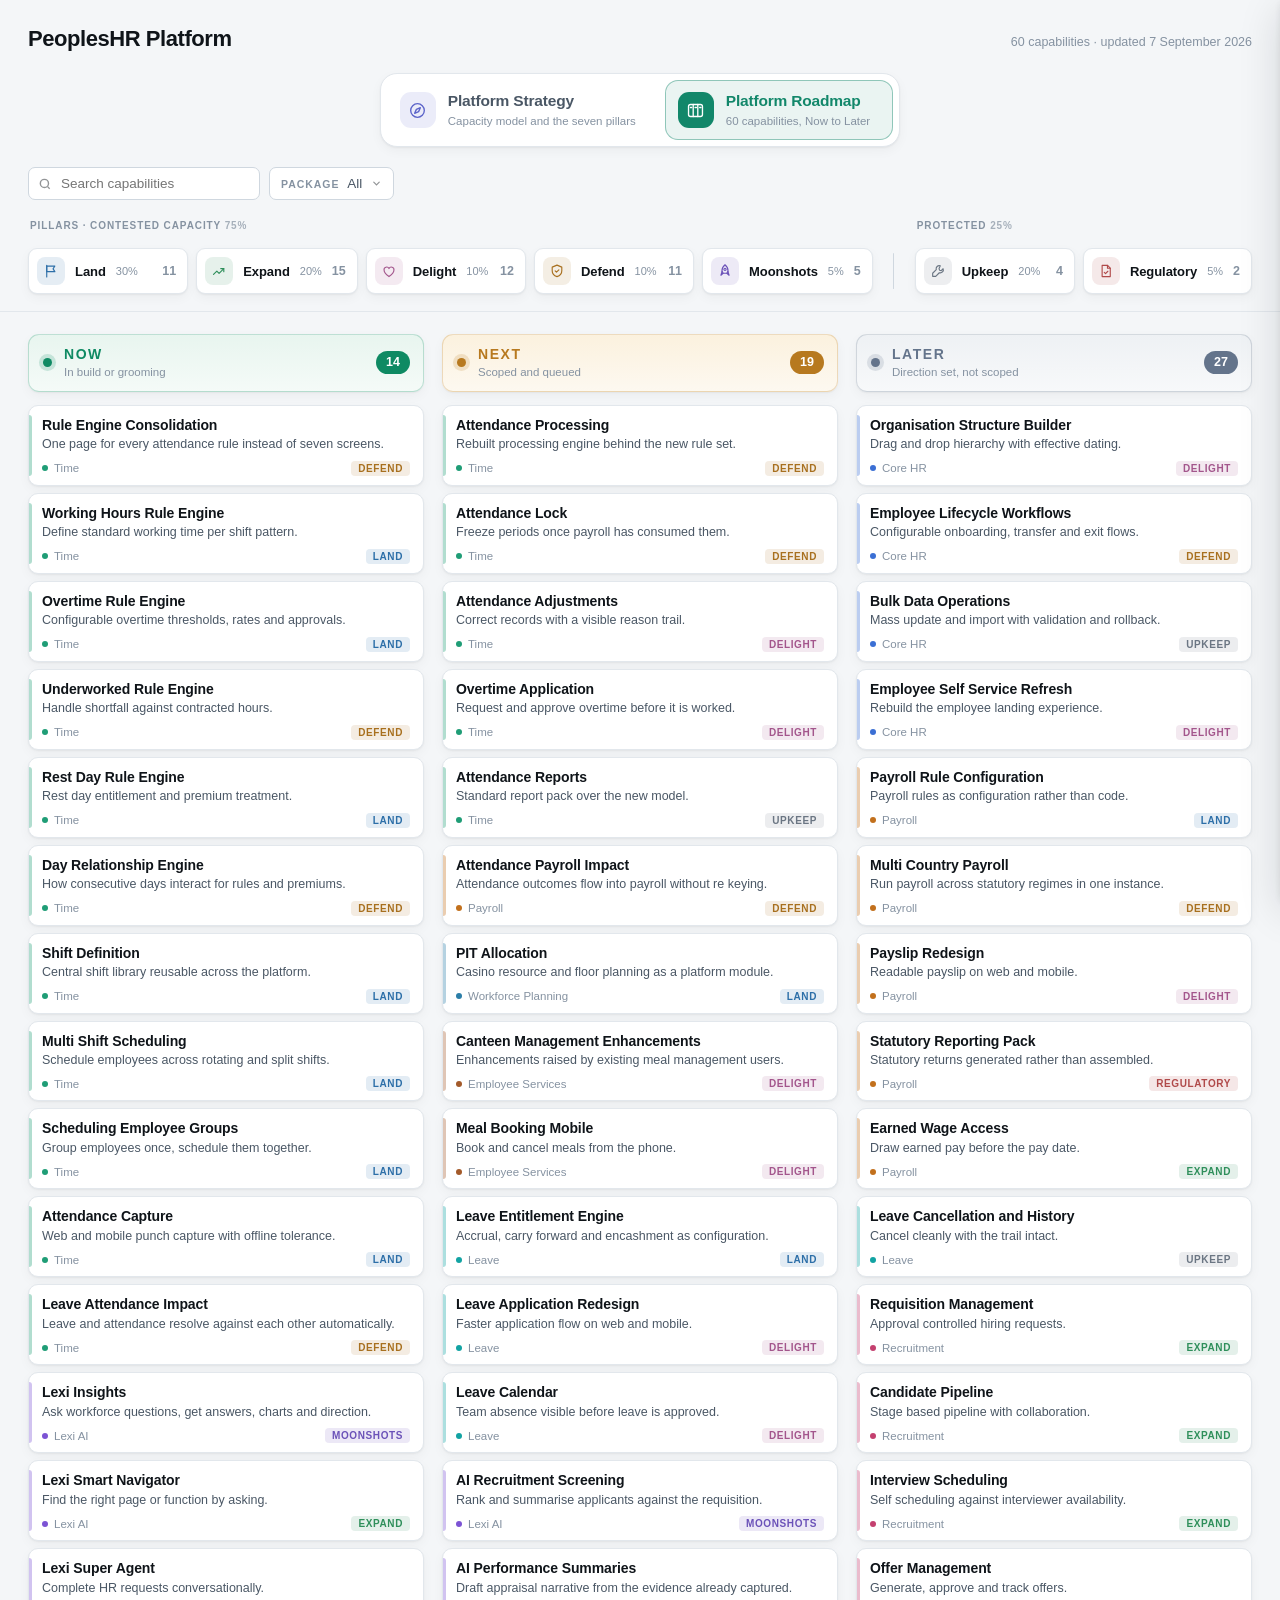
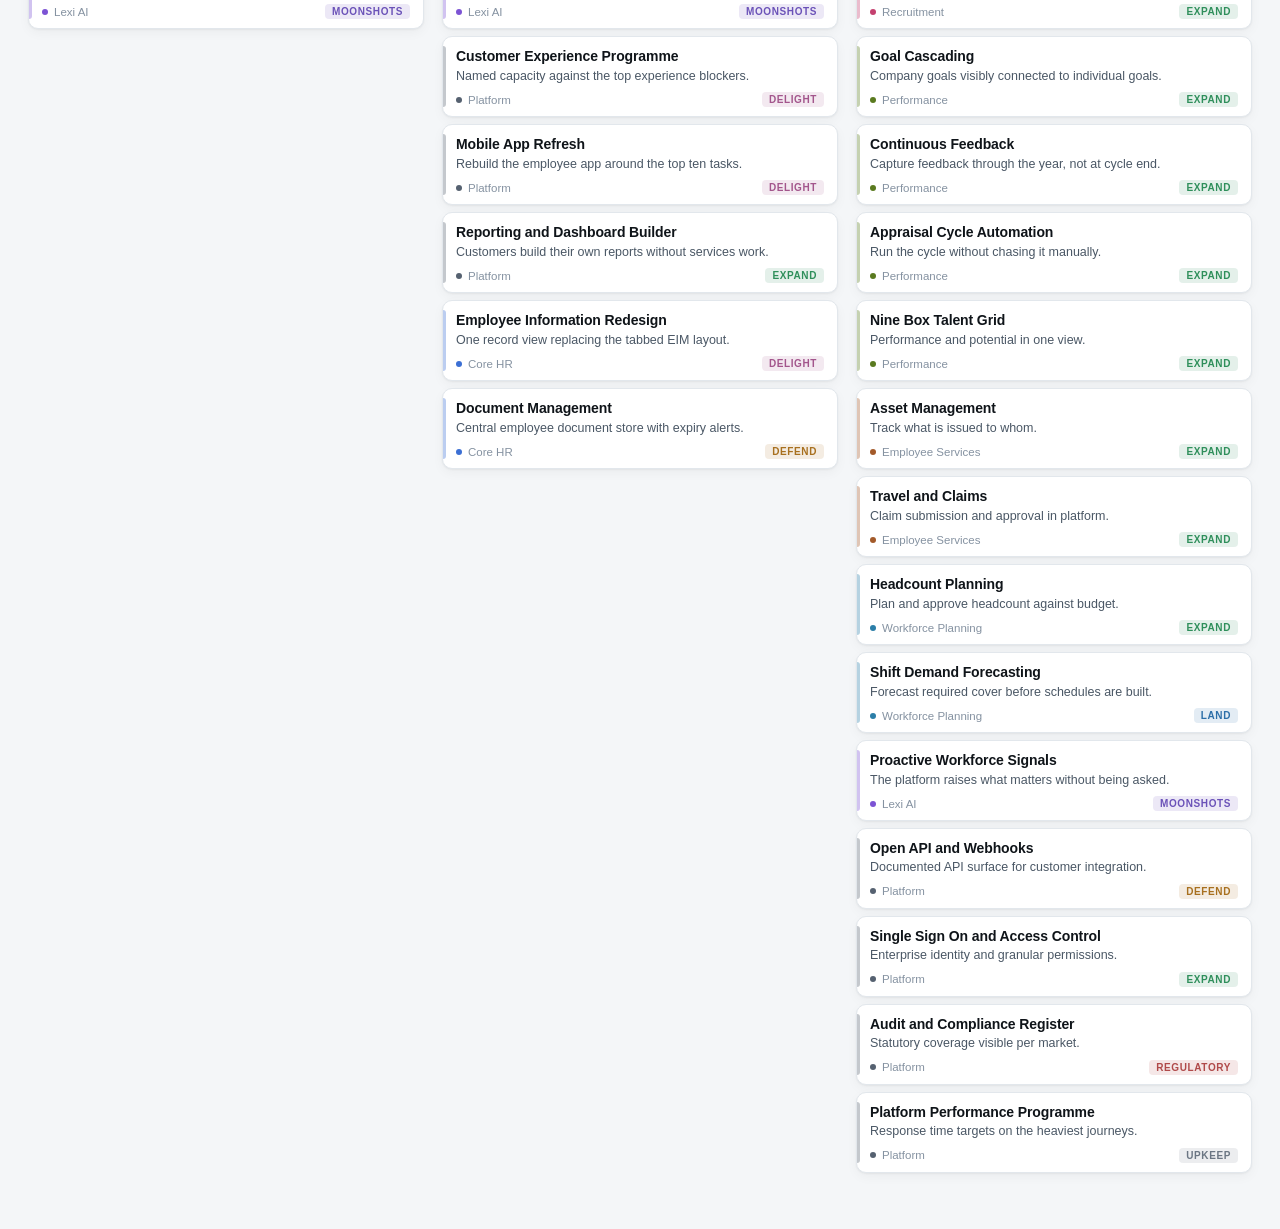
==== index.html @ c26c9671 "Add files via upload" ====
<!doctype html>
<html lang="en">
<head>
<meta charset="utf-8">
<meta name="viewport" content="width=device-width,initial-scale=1">
<title>PeoplesHR Platform</title>
<meta name="description" content="PeoplesHR platform strategy and product roadmap.">
<meta name="robots" content="index,follow">
<meta property="og:title" content="PeoplesHR Platform">
<meta property="og:description" content="PeoplesHR platform strategy and product roadmap.">
<meta property="og:type" content="website">
<link rel="icon" href="data:image/svg+xml,%3Csvg xmlns='http://www.w3.org/2000/svg' viewBox='0 0 32 32'%3E%3Crect width='32' height='32' rx='7' fill='%230f8a63'/%3E%3Cpath d='M9 22V10h5.2a3.9 3.9 0 0 1 0 7.8H12V22z' fill='%23fff'/%3E%3C/svg%3E">
<link rel="stylesheet" href="styles.css">
</head>
<body>

<div class="wrap">
  <header class="top">
    <div class="titlerow">
      <h1 id="ttl"></h1>
      <span class="stamp" id="stamp"></span>
    </div>
    <div class="tabsrow"><div class="tabs" role="tablist" id="tabs"></div></div>
    <div class="controls" id="rmControls">
      <div class="search">
        <svg width="14" height="14" viewBox="0 0 24 24" fill="none" stroke="currentColor" stroke-width="2.4"><circle cx="11" cy="11" r="7"/><path d="M20 20l-3.5-3.5"/></svg>
        <input id="q" type="search" placeholder="Search capabilities" autocomplete="off">
      </div>
      <div class="filt" id="fPkg"></div>
      <span class="count" id="count"></span>
      <button class="reset" id="reset" hidden>Clear all</button>
    </div>
    <div class="pillars" id="pillars"></div>
  </header>

  <main class="view doc" id="viewStrategy" role="tabpanel" aria-labelledby="tab-strategy" hidden></main>

  <main class="view" id="viewRoadmap" role="tabpanel" aria-labelledby="tab-roadmap">
    <div class="board" id="board"></div>
  </main>
</div>

<div class="scrim" id="scrim"></div>
<aside class="drawer" id="drawer" role="dialog" aria-modal="true" aria-labelledby="dttl">
  <div class="dhead">
    <div class="dtags">
      <span class="tag sec" id="dsec"></span>
      <span class="tag pkg" id="dpkg"></span>
      <span class="tag pil" id="dpil"></span>
      <button class="close" id="dedit" aria-label="Edit this capability" hidden>
        <svg width="16" height="16" viewBox="0 0 24 24" fill="none" stroke="currentColor" stroke-width="2" stroke-linecap="round" stroke-linejoin="round"><path d="M16.5 3.2a2.6 2.6 0 1 1 3.7 3.7L7.6 19.5 2.6 21l1.5-5z"/></svg>
      </button>
      <button class="close" id="close" aria-label="Close">
        <svg width="18" height="18" viewBox="0 0 24 24" fill="none" stroke="currentColor" stroke-width="2"><path d="M6 6l12 12M18 6L6 18"/></svg>
      </button>
    </div>
    <h2 id="dttl"></h2>
  </div>
  <div class="dbody" id="dbody"></div>
</aside>
<script src="app.js"></script>
</body>
</html>
---- styles.css ----
:root{
  --bg:#f4f6f8; --panel:#ffffff; --ink:#0f1419; --ink2:#4a5765; --ink3:#8592a1;
  --line:#e2e7ec; --line2:#cfd7df; --shadow:0 1px 2px rgba(15,20,25,.05),0 4px 12px rgba(15,20,25,.04);
  --shadow-lg:0 10px 40px rgba(15,20,25,.14),0 2px 8px rgba(15,20,25,.08);
  --now:#0f8a63; --next:#b7791f; --later:#64748b;
  --nowbg:#e8f5ef; --nextbg:#fbf1de; --laterbg:#eef1f4;
  --radius:10px;
}
@media (prefers-color-scheme:dark){
  :root{
    --bg:#0d1117; --panel:#161b22; --ink:#e6edf3; --ink2:#a8b3bf; --ink3:#6e7c8c;
    --line:#232b35; --line2:#323c48;
    --shadow:0 1px 2px rgba(0,0,0,.4); --shadow-lg:0 16px 50px rgba(0,0,0,.6);
    --now:#3fbb90; --next:#d9a441; --later:#8b98a8;
    --nowbg:#12251f; --nextbg:#2a2114; --laterbg:#1a2029;
  }
}
*{box-sizing:border-box}
[hidden]{display:none!important}
html,body{margin:0;padding:0}
body{
  background:var(--bg); color:var(--ink);
  font:15px/1.5 -apple-system,BlinkMacSystemFont,"Segoe UI",Roboto,"Helvetica Neue",Arial,sans-serif;
  -webkit-font-smoothing:antialiased;
}
.wrap{max-width:1440px;margin:0 auto;padding:0 28px 56px}

/* ── header ─────────────────────────────────────────────── */
header.top{position:sticky;top:0;z-index:30;background:var(--bg);
  border-bottom:1px solid var(--line);margin:0 -28px 22px;padding:22px 28px 0}
.titlerow{display:flex;align-items:baseline;gap:14px;flex-wrap:wrap;margin-bottom:16px}
h1{font-size:22px;font-weight:650;letter-spacing:-.02em;margin:0}
.stamp{font-size:12.5px;color:var(--ink3);margin-left:auto}

.controls{display:flex;gap:9px;align-items:center;flex-wrap:wrap;padding-bottom:18px}
.search{position:relative;flex:0 0 232px}
.search input{width:100%;padding:8px 12px 8px 32px;font-size:13.5px;font-family:inherit;
  color:var(--ink);background:var(--panel);border:1px solid var(--line2);border-radius:7px;outline:none}
.search input:focus{border-color:var(--ink3);box-shadow:0 0 0 3px rgba(133,146,161,.15)}
.search svg{position:absolute;left:10px;top:50%;transform:translateY(-50%);opacity:.45}

/* one control per taxonomy, closed by default */
.filt{position:relative}
.fbtn{display:inline-flex;align-items:center;gap:8px;font-family:inherit;font-size:13.5px;
  padding:8px 11px;border-radius:7px;border:1px solid var(--line2);background:var(--panel);
  color:var(--ink);cursor:pointer;transition:border-color .12s,box-shadow .12s}
.fbtn:hover{border-color:var(--ink3)}
.fbtn[aria-expanded="true"]{border-color:var(--ink3);box-shadow:0 0 0 3px rgba(133,146,161,.15)}
.fbtn .k{font-size:10.5px;font-weight:650;letter-spacing:.09em;text-transform:uppercase;color:var(--ink3)}
.fbtn .v{color:var(--ink2)}
.fbtn.act .v{color:var(--ink);font-weight:550}
.fbtn .chev{opacity:.45;margin-left:1px}
.fbtn .n{font-size:11px;font-weight:650;color:var(--panel);background:var(--ink2);
  border-radius:20px;padding:1px 6px;min-width:18px;text-align:center}

.pop{position:absolute;top:calc(100% + 6px);left:0;z-index:60;min-width:262px;
  max-height:min(62vh,400px);overflow:auto;background:var(--panel);
  border:1px solid var(--line2);border-radius:10px;box-shadow:var(--shadow-lg);padding:5px;display:none}
.pop.open{display:block}
.grp{font-size:10px;font-weight:650;letter-spacing:.09em;text-transform:uppercase;
  color:var(--ink3);padding:11px 10px 6px}
.grp em{font-style:normal;font-weight:500;letter-spacing:.02em;text-transform:none;opacity:.8}
.opt{display:flex;align-items:center;gap:10px;width:100%;padding:7px 10px;border-radius:6px;
  border:none;background:none;font-family:inherit;font-size:13.5px;color:var(--ink);
  cursor:pointer;text-align:left}
.opt:hover{background:var(--bg)}
.opt:focus-visible{outline:2px solid var(--ink3);outline-offset:-2px}
.box{width:15px;height:15px;border-radius:4px;border:1.5px solid var(--line2);
  flex:0 0 auto;display:grid;place-items:center;transition:background .1s,border-color .1s}
.opt.on .box{background:var(--c);border-color:var(--c)}
.box svg{opacity:0}
.opt.on .box svg{opacity:1}
.opt .swatch{width:8px;height:8px;border-radius:50%;background:var(--c);flex:0 0 auto}
.opt .nm{flex:1;white-space:nowrap}
.opt .meta{font-size:11.5px;color:var(--ink3);font-variant-numeric:tabular-nums}
.opt.zero{opacity:.4}
.popfoot{border-top:1px solid var(--line);margin:5px -5px 0;padding:8px 14px 4px}
.link{font-size:12px;color:var(--ink3);background:none;border:none;cursor:pointer;
  font-family:inherit;padding:0;text-decoration:underline;text-underline-offset:2px}
.link:hover{color:var(--ink)}
.count{font-size:12.5px;color:var(--ink3);font-variant-numeric:tabular-nums}
.reset{margin-left:auto;font-size:12px;color:var(--ink3);background:none;border:none;cursor:pointer;
  font-family:inherit;padding:5px 4px;text-decoration:underline;text-underline-offset:2px}
.reset:hover{color:var(--ink)}

/* ── top level view switch ──────────────────────────────── */
.tabsrow{display:flex;justify-content:center;padding:2px 0 20px}
.tabs{display:inline-flex;gap:6px;padding:6px;border-radius:17px;background:var(--panel);
  border:1px solid var(--line);box-shadow:var(--shadow);max-width:100%}
.tab{display:flex;align-items:center;gap:12px;padding:11px 22px 11px 12px;border-radius:13px;
  border:1px solid transparent;background:none;cursor:pointer;font-family:inherit;text-align:left;
  transition:background .14s,border-color .14s}
.tab:hover{background:var(--bg)}
.tab:focus-visible{outline:2px solid var(--tc);outline-offset:2px}
.tab .tic{width:36px;height:36px;border-radius:11px;flex:0 0 auto;display:grid;place-items:center;
  color:var(--tc);background:color-mix(in srgb,var(--tc) 12%,transparent);
  transition:background .14s,color .14s}
.tab .tl{display:block;font-size:15.5px;font-weight:600;letter-spacing:-.012em;line-height:1.2;
  color:var(--ink2);transition:color .14s}
.tab .ts{display:block;margin-top:3px;font-size:11.5px;line-height:1.25;color:var(--ink3);
  white-space:nowrap}
.tab[aria-selected="true"]{background:color-mix(in srgb,var(--tc) 9%,var(--panel));
  border-color:color-mix(in srgb,var(--tc) 42%,transparent)}
.tab[aria-selected="true"] .tic{background:var(--tc);color:#fff}
.tab[aria-selected="true"] .tl{color:var(--tc)}
.tab .tw{white-space:pre}
.view[hidden]{display:none}

/* ── strategy view ──────────────────────────────────────── */
.doc{max-width:1020px}
.eyebrow{font-size:10.5px;font-weight:650;letter-spacing:.11em;text-transform:uppercase;color:var(--ink3)}
.shero{padding-bottom:28px;border-bottom:1px solid var(--line);margin-bottom:34px}
.shero h2{margin:11px 0 12px;font-size:30px;font-weight:650;letter-spacing:-.022em;line-height:1.15}
.shero .dek{margin:0;max-width:60ch;font-size:15px;line-height:1.6;color:var(--ink2)}
.ns{margin-top:26px;background:var(--panel);border:1px solid var(--line2);border-radius:12px;
  box-shadow:var(--shadow);padding:20px 24px 22px;display:grid;
  grid-template-columns:minmax(220px,300px) 1fr;gap:0 36px;align-items:start}
.ns .lbl{grid-column:1/-1;margin-bottom:14px;color:var(--now)}
.ns .fig{font-size:31px;font-weight:700;letter-spacing:-.025em;line-height:1;
  font-variant-numeric:tabular-nums}
.ns .said{margin:9px 0 0;font-size:13.5px;line-height:1.5;color:var(--ink2)}
.ns .how{border-left:1px solid var(--line);padding-left:36px;display:flex;flex-direction:column;gap:11px}
.ns .how .lbl2{font-size:10.5px;font-weight:650;letter-spacing:.11em;text-transform:uppercase;color:var(--ink3)}
.ns .row{display:flex;align-items:flex-start;gap:9px;font-size:13.5px;line-height:1.45;color:var(--ink2)}
.ns .row .fl{display:inline-flex;gap:3px;flex:0 0 auto;padding-top:3px;line-height:0}

.sec{margin-bottom:48px}
.sechead{margin-bottom:18px}
.sechead h3{margin:7px 0 0;font-size:20px;font-weight:650;letter-spacing:-.015em}
.sechead p{margin:7px 0 0;max-width:62ch;font-size:13.5px;line-height:1.55;color:var(--ink2)}
.cards2{display:grid;grid-template-columns:1fr 1fr;gap:14px}
.ccard{background:var(--panel);border:1px solid var(--line);border-radius:11px;padding:17px 19px;
  box-shadow:var(--shadow)}
.ccard .mk{display:flex;align-items:center;gap:9px;margin:9px 0 7px;font-size:16px;font-weight:600;
  letter-spacing:-.01em}
.ccard .mk .fl{display:inline-flex;gap:5px;line-height:0;flex:0 0 auto}
.ccard p{margin:0;font-size:13.5px;line-height:1.55;color:var(--ink2)}

/* capacity band */
.brackets{display:flex;gap:10px;margin-bottom:7px}
.bkt{min-width:0;padding:0 3px 6px;border-bottom:2px solid var(--line2);display:flex;
  align-items:baseline;justify-content:space-between;gap:10px}
.bkt .bn{font-size:10px;font-weight:650;letter-spacing:.1em;text-transform:uppercase;color:var(--ink3);
  white-space:nowrap;overflow:hidden;text-overflow:ellipsis}
.bkt .bs{font-size:12.5px;font-weight:650;font-variant-numeric:tabular-nums}
.band{display:flex;gap:3px;height:70px}
.slice{min-width:0;background:var(--c);border-radius:4px;padding:9px 10px;display:flex;
  flex-direction:column;justify-content:space-between;color:#fff;overflow:hidden;
  border:none;font-family:inherit;text-align:left;transition:filter .14s,transform .14s}
button.slice{cursor:pointer}
button.slice:hover{filter:brightness(1.1);transform:translateY(-2px)}
button.slice:focus-visible{outline:2px solid var(--ink);outline-offset:2px}
.slice .sn{font-size:12.5px;font-weight:600;line-height:1.2;white-space:nowrap;overflow:hidden;
  text-overflow:ellipsis}
.slice .sv{font-size:15px;font-weight:700;line-height:1;font-variant-numeric:tabular-nums}
.slice.narrow{align-items:center;justify-content:flex-end;padding:9px 3px}
.slice.narrow .sv{font-size:12px}
.callouts{position:relative;height:54px}
.co{position:absolute;top:0;transform:translateX(-50%);display:flex;flex-direction:column;
  align-items:center;gap:3px}
.co.right{transform:translateX(-100%);align-items:flex-end;text-align:right}
.co .tick{width:2px;height:10px;border-radius:1px;display:block}
.co .con{font-size:11.5px;font-weight:600;color:var(--ink2);line-height:1.3;max-width:170px}

.subhead{margin-top:30px;padding-top:20px;border-top:1px solid var(--line);margin-bottom:14px}
.subhead h4{margin:0;font-size:16px;font-weight:650;letter-spacing:-.01em}
.subhead p{margin:6px 0 0;max-width:62ch;font-size:13.5px;line-height:1.55;color:var(--ink2)}
.acard{background:var(--panel);border:1px solid var(--line);border-left:4px solid var(--c);
  border-radius:9px;padding:16px 18px;box-shadow:var(--shadow)}
.acard .nr{display:flex;align-items:center;gap:10px;margin-bottom:8px}
.acard h4{margin:0;font-size:15.5px;font-weight:650;letter-spacing:-.01em}
.acard .wt{margin-left:auto;font-size:13.5px;font-weight:650;color:var(--c);
  font-variant-numeric:tabular-nums}
.acard p{margin:0;font-size:13.5px;line-height:1.55;color:var(--ink2)}

/* pillar overview grid: one card per contested pillar */
.povgrid{display:grid;grid-template-columns:repeat(5,1fr);gap:12px;margin-bottom:8px}
.pov{position:relative;background:var(--panel);border:1px solid var(--line);
  border-top:3px solid var(--c);border-radius:10px;padding:14px 13px 12px;
  box-shadow:var(--shadow);transition:border-color .14s,transform .14s,background .14s}
.pov:hover{border-color:var(--c);transform:translateY(-2px)}
.pov.on{background:color-mix(in srgb,var(--c) 7%,var(--panel));border-color:var(--c)}
.povhit{display:block;width:100%;padding:0;border:none;background:none;cursor:pointer;
  font-family:inherit;text-align:left;color:inherit}
.povhit:focus-visible{outline:2px solid var(--c);outline-offset:3px}
.pov .plus{position:absolute;top:11px;right:11px;color:var(--ink3);line-height:0;
  transition:transform .16s,color .16s}
.pov.on .plus{transform:rotate(45deg);color:var(--c)}
.pov .pic{margin-bottom:11px}
.pov .top{display:flex;align-items:baseline;justify-content:space-between;gap:6px;padding-right:18px}
.pov .nm{font-size:14.5px;font-weight:650;letter-spacing:-.012em;color:var(--c)}
.pov .wt{font-size:11.5px;color:var(--ink3);font-variant-numeric:tabular-nums;flex:0 0 auto}
.povq{display:flex;align-items:flex-start;gap:6px;margin-top:7px}
.povq p{margin:0;flex:1;font-size:12.5px;font-style:italic;line-height:1.4;color:var(--ink2)}

/* pillar sections */
.pblk{border-top:1px solid var(--line);padding-top:26px;margin-bottom:30px}
.pblk.open{margin-top:26px;border-top:0;padding-top:0}
.chint{margin:0;font-size:13px;font-style:italic;color:var(--ink3)}
.blk.gen{background:color-mix(in srgb,var(--c) 5%,var(--panel));
  border:1px solid color-mix(in srgb,var(--c) 26%,var(--line));border-left:4px solid var(--c);
  border-radius:9px;padding:15px 17px 16px;margin-bottom:20px}
.blk.gen .blkm{color:var(--c);font-size:11px}
.blkempty.solo{margin:0;font-size:13px;font-style:italic;color:var(--ink3)}

/* market claim boxes double as the selector for market strategy */
.mbox.pick{padding:0;position:relative;transition:border-color .14s,background .14s}
.mbox.pick:hover{border-color:var(--c)}
.mbox.pick.active{border-color:var(--c);background:color-mix(in srgb,var(--c) 7%,var(--panel))}
.mpick{display:block;width:100%;padding:13px 15px;border:none;background:none;cursor:pointer;
  font-family:inherit;text-align:left;color:inherit}
.mpick:focus-visible{outline:2px solid var(--c);outline-offset:-3px}
.mpick .cn{display:flex;align-items:center;gap:7px;margin-bottom:9px;padding-right:24px}
.mbox.pick.active .cn span{color:var(--c)}
.mpick .mtx{display:block;font-size:13px;line-height:1.5;color:var(--ink2)}
.ed.corner{position:absolute;top:9px;right:9px;margin:0;z-index:2}
.phead{display:flex;align-items:center;gap:12px;margin-bottom:5px;flex-wrap:wrap}
.phead h3{margin:0;font-size:21px;font-weight:650;letter-spacing:-.018em;color:var(--c)}
.phead .wt{font-size:14px;font-weight:650;color:var(--ink3);font-variant-numeric:tabular-nums}
.phead .goto{margin-left:auto;display:inline-flex;align-items:center;gap:7px;font-family:inherit;
  font-size:12.5px;font-weight:600;color:var(--ink2);background:var(--panel);cursor:pointer;
  border:1px solid var(--line2);border-radius:20px;padding:5px 12px;transition:border-color .12s,color .12s}
.phead .goto:hover{border-color:var(--c);color:var(--c)}
.pq{margin:0 0 18px;font-size:14.5px;font-style:italic;color:var(--ink2)}
.mrow{display:grid;grid-template-columns:repeat(3,1fr);gap:13px;margin-bottom:18px}
.mbox{background:var(--panel);border:1px solid var(--line);border-radius:10px;padding:13px 15px;
  box-shadow:var(--shadow)}
.mbox .cn{display:flex;align-items:center;gap:7px;margin-bottom:9px}
.mbox .cn span{font-size:10.5px;font-weight:650;letter-spacing:.08em;text-transform:uppercase;
  color:var(--ink3)}
.mk2{display:inline-block;font-size:11.5px;font-weight:600;padding:3px 10px;border-radius:20px;
  margin-bottom:9px}
.mk2[data-t="primary"]{background:var(--c);color:#fff}
.mk2[data-t="mid"]{background:color-mix(in srgb,var(--c) 14%,transparent);color:var(--c);
  border:1px solid color-mix(in srgb,var(--c) 38%,transparent)}
.mk2[data-t="none"]{background:transparent;border:1px dashed var(--line2);color:var(--ink3)}
.mbox p{margin:0;font-size:13px;line-height:1.5;color:var(--ink2)}
.note{margin:0 0 16px;max-width:68ch;font-size:13px;line-height:1.55;font-style:italic;color:var(--ink3)}
.blk{margin-bottom:16px}
.blk:last-child{margin-bottom:0}
.blkm{font-size:10.5px;font-weight:650;letter-spacing:.09em;text-transform:uppercase;color:var(--c);
  margin-bottom:8px;display:flex;align-items:center;gap:6px}
.blkm.gen{color:var(--ink3)}
.blkm .fl{display:inline-flex;gap:4px;line-height:0}
.blk ul{margin:0;padding:0;list-style:none;display:flex;flex-direction:column;gap:9px}
.blk li{position:relative;padding-left:16px;font-size:14px;line-height:1.55;color:var(--ink2)}
.blk li::before{content:"";position:absolute;left:0;top:8px;width:5px;height:5px;border-radius:50%;
  background:var(--line2)}
.blk li strong{color:var(--ink);font-weight:600}
.blk li.sub{padding-left:0;margin-top:-3px}
.blk li.sub::before{display:none}
.blk li ul,.blk li ol{margin:7px 0 0;padding-left:19px;list-style:disc;
  display:flex;flex-direction:column;gap:5px}
.blk li ol{list-style:decimal}
.blk li li{padding-left:0;font-size:13.5px;color:var(--ink2)}
.blk li li::before{display:none}
.blk li li::marker{color:var(--line2)}
.flg{width:19px;height:12.7px;border-radius:2px;border:1px solid rgba(0,0,0,.2);
  display:inline-block;flex:0 0 auto}
.docfoot{margin-top:52px;padding-top:18px;border-top:1px solid var(--line);font-size:12.5px;
  color:var(--ink3)}
.pblk,#protected{scroll-margin-top:calc(var(--hh,150px) + 14px)}

/* inline editing, same affordances as the Strategic Pillars page */
.ed{display:inline-flex;align-items:center;gap:5px;margin-left:auto;padding:3px 9px;
  border:1px solid var(--line2);border-radius:20px;background:var(--panel);color:var(--ink3);
  font-family:inherit;font-size:11.5px;font-weight:600;cursor:pointer;flex:0 0 auto;
  transition:border-color .12s,color .12s}
.ed:hover{border-color:var(--c);color:var(--c)}
.ed.icon{padding:4px 7px}
.qrow{display:flex;align-items:flex-start;gap:10px;margin-bottom:18px}
.qrow .pq{margin:0}
.mbox .cn .ed{margin-left:auto}
.blkm .ed{text-transform:none;letter-spacing:0}
.blk.bare{margin-bottom:9px}
.blk.bare .blkm{margin-bottom:0;opacity:.72}
.blkempty{font-style:italic;font-weight:500;letter-spacing:.02em;text-transform:none;
  color:var(--ink3);margin-left:8px}

.edbox{background:var(--panel);border:1px solid var(--c);border-radius:10px;padding:13px 14px;
  margin-bottom:16px;box-shadow:var(--shadow)}
.edlab{display:block;font-size:10px;font-weight:650;letter-spacing:.09em;text-transform:uppercase;
  color:var(--ink3);margin:0 0 5px}
.edbox input,.edbox select,.edbox textarea{width:100%;font-family:inherit;font-size:13.5px;
  color:var(--ink);background:var(--panel);border:1px solid var(--line2);border-radius:7px;
  padding:8px 10px;margin-bottom:11px;outline:none;resize:vertical}
.edbox input:focus,.edbox select:focus,.edbox textarea:focus,.rlist:focus{border-color:var(--c);
  box-shadow:0 0 0 3px color-mix(in srgb,var(--c) 18%,transparent)}
.edact{display:flex;gap:8px}
.edact button{font-family:inherit;font-size:12.5px;font-weight:600;border-radius:7px;
  padding:7px 15px;cursor:pointer}
.btn-sv{background:var(--now);color:#fff;border:1px solid var(--now)}
.pblk .btn-sv,.pov .btn-sv{background:var(--c);border-color:var(--c)}
.btn-cx{background:transparent;color:var(--ink2);border:1px solid var(--line2)}
.edhint{margin:2px 0 11px;font-size:11.5px;color:var(--ink3)}

.rtool{display:flex;flex-wrap:wrap;gap:4px;margin-bottom:8px;align-items:stretch}
.rt{min-width:28px;height:26px;padding:0 8px;border:1px solid var(--line2);border-radius:6px;
  background:var(--panel);color:var(--ink2);font-family:inherit;font-size:12px;line-height:1;
  cursor:pointer;display:flex;align-items:center;justify-content:center}
.rt:hover{border-color:var(--c);color:var(--c)}
.rt i{font-style:italic}
.rtsep{width:1px;background:var(--line2);margin:3px 2px}
.rlist{min-height:96px;font-size:13.5px;line-height:1.6;color:var(--ink);background:var(--panel);
  border:1px solid var(--line2);border-radius:8px;padding:10px 12px;margin-bottom:9px;outline:none}
.rlist ul,.rlist ol{margin:3px 0;padding-left:22px}
.rlist ul{list-style:disc} .rlist ol{list-style:decimal}
.rlist li{margin-bottom:3px;padding-left:0}
.rlist li::before{display:none}
.rlist li::marker{color:var(--c)}

.storenote{margin-top:9px;display:flex;align-items:center;gap:7px;font-size:12px}
.storenote:empty{display:none}
.storenote::before{content:"";width:7px;height:7px;border-radius:50%;background:var(--ink3);
  flex:0 0 auto}
.storenote[data-ok="0"]::before{background:#b04a4a}
.exprow{display:flex;align-items:center;gap:9px;flex-wrap:wrap;margin-top:13px}
.expbtn{font-family:inherit;font-size:12.5px;font-weight:600;color:var(--ink2);background:var(--panel);
  border:1px solid var(--line2);border-radius:20px;padding:6px 15px;cursor:pointer;
  transition:border-color .12s,color .12s}
.expbtn:hover{border-color:var(--ink3);color:var(--ink)}
.expstatus{font-size:12px;color:var(--ink3)}
.exppanel{margin-top:12px;background:var(--panel);border:1px solid var(--line2);border-radius:10px;
  padding:14px 16px}
.exppanel p{margin:0 0 9px;font-size:12.5px;color:var(--ink2);line-height:1.5}
.expta{width:100%;height:190px;font-family:ui-monospace,SFMono-Regular,Menlo,Consolas,monospace;
  font-size:11px;line-height:1.5;color:var(--ink);background:var(--bg);border:1px solid var(--line);
  border-radius:8px;padding:10px;resize:vertical;outline:none}

/* ── pillar strip: the strategic lens, always visible ───── */
.pillars{display:grid;gap:8px;padding-bottom:17px;align-items:end}
.ghead{grid-row:1;grid-column:var(--gh);font-size:10px;font-weight:650;letter-spacing:.09em;text-transform:uppercase;
  color:var(--ink3);padding:0 2px 7px;white-space:nowrap;overflow:hidden;text-overflow:ellipsis}
.ghead em{font-style:normal;font-weight:550;opacity:.7}
.ptile{grid-row:2;grid-column:var(--gc);position:relative;display:flex;align-items:center;gap:10px;
  padding:8px 11px 8px 8px;border-radius:9px;border:1px solid var(--line);background:var(--panel);
  box-shadow:var(--shadow);cursor:pointer;font-family:inherit;text-align:left;color:var(--ink);
  transition:border-color .12s,background .12s,transform .12s,box-shadow .12s}
.ptile:hover{border-color:var(--line2);transform:translateY(-1px);box-shadow:var(--shadow-lg)}
.pic{width:28px;height:28px;border-radius:8px;flex:0 0 auto;display:grid;place-items:center;
  color:var(--c);background:color-mix(in srgb,var(--c) 12%,transparent);
  transition:background .12s,color .12s}
.ptile:hover .pic{background:color-mix(in srgb,var(--c) 20%,transparent)}
.ptile.on .pic,.ptile.on:hover .pic{background:var(--c);color:#fff}
.ptile:focus-visible{outline:2px solid var(--c);outline-offset:2px}
.ptile .nm{font-size:13px;font-weight:550;white-space:nowrap;letter-spacing:-.005em}
.ptile .wt{font-size:11px;color:var(--ink3);font-variant-numeric:tabular-nums}
.ptile .ct{margin-left:auto;font-size:12.5px;font-weight:600;color:var(--ink3);
  font-variant-numeric:tabular-nums}
.ptile.on{background:color-mix(in srgb,var(--c) 8%,var(--panel));border-color:var(--c)}
.ptile.on .nm,.ptile.on .ct{color:var(--c)}
.ptile.zero{opacity:.4}
.gdiv{grid-row:2;grid-column:var(--gc);justify-self:center;align-self:stretch;width:1px;background:var(--line2);
  margin:5px 0;border-radius:1px}

/* ── board ──────────────────────────────────────────────── */
.board{display:grid;grid-template-columns:repeat(3,1fr);gap:18px;align-items:start}
.lane{min-width:0}
.lanehead{display:flex;align-items:center;gap:12px;padding:11px 13px 11px 14px;border-radius:11px;
  margin-bottom:13px;position:sticky;top:var(--hh,150px);z-index:10;box-shadow:var(--shadow);
  background:linear-gradient(180deg,var(--lbg),color-mix(in srgb,var(--lbg) 45%,var(--panel)));
  border:1px solid color-mix(in srgb,var(--lc) 24%,transparent)}
.lanehead .mark{width:9px;height:9px;border-radius:50%;background:var(--lc);flex:0 0 auto;
  box-shadow:0 0 0 4px color-mix(in srgb,var(--lc) 18%,transparent)}
.lanehead .txt{min-width:0}
.lanehead h2{margin:0;font-size:14px;font-weight:700;letter-spacing:.11em;line-height:1.2;
  text-transform:uppercase;color:var(--lc)}
.lanehead .sub{display:block;margin-top:2px;font-size:11.5px;line-height:1.3;color:var(--ink3);
  white-space:nowrap;overflow:hidden;text-overflow:ellipsis}
.lanehead .n{margin-left:auto;font-size:12.5px;font-weight:650;color:var(--panel);
  background:var(--lc);border-radius:20px;padding:2px 10px;min-width:30px;text-align:center;
  font-variant-numeric:tabular-nums;flex:0 0 auto}
.cards{display:flex;flex-direction:column;gap:7px}

.card{position:relative;background:var(--panel);border:1px solid var(--line);
  border-radius:var(--radius);padding:10px 13px 9px;cursor:pointer;text-align:left;width:100%;
  font-family:inherit;color:inherit;box-shadow:var(--shadow);transition:transform .12s,box-shadow .12s,border-color .12s}
.card::before{content:"";position:absolute;left:0;top:9px;bottom:9px;width:3px;
  border-radius:0 3px 3px 0;background:var(--c);opacity:.35;transition:opacity .12s,top .12s,bottom .12s}
.card:hover{transform:translateY(-1px);box-shadow:var(--shadow-lg);border-color:var(--line2)}
.card:hover::before{opacity:1;top:0;bottom:0}
.card:focus-visible{outline:2px solid var(--c);outline-offset:2px}
.card h3{margin:0 0 2px;font-size:14px;font-weight:600;line-height:1.32;letter-spacing:-.008em}
.card p{margin:0 0 7px;font-size:12.5px;line-height:1.4;color:var(--ink2)}
.foot{display:flex;align-items:center;gap:8px}
.pk{display:inline-flex;align-items:center;gap:6px;font-size:11.5px;color:var(--ink3)}
.pk i{width:6px;height:6px;border-radius:50%;background:var(--c);display:block;flex:0 0 auto}
.pl{margin-left:auto;font-size:10px;font-weight:650;letter-spacing:.06em;text-transform:uppercase;
  padding:2px 7px;border-radius:4px;color:var(--pc);white-space:nowrap;
  background:color-mix(in srgb,var(--pc) 13%,transparent)}
.empty{font-size:12.5px;color:var(--ink3);padding:14px 4px;font-style:italic}

/* ── drawer ─────────────────────────────────────────────── */
.scrim{position:fixed;inset:0;background:rgba(15,20,25,.42);backdrop-filter:blur(2px);
  opacity:0;pointer-events:none;transition:opacity .18s;z-index:40}
.scrim.open{opacity:1;pointer-events:auto}
.drawer{position:fixed;top:0;right:0;height:100%;width:min(460px,92vw);background:var(--panel);
  border-left:1px solid var(--line);box-shadow:var(--shadow-lg);z-index:50;
  transform:translateX(100%);transition:transform .22s cubic-bezier(.32,.72,0,1);
  display:flex;flex-direction:column}
.drawer.open{transform:none}
.dhead{padding:24px 26px 18px;border-bottom:1px solid var(--line)}
.dtags{display:flex;align-items:center;gap:8px;margin-bottom:12px}
.tag{font-size:10.5px;font-weight:650;letter-spacing:.07em;text-transform:uppercase;
  padding:3px 9px;border-radius:5px}
.tag.sec{color:#fff}
.tag.pkg{border:1px solid currentColor}
.tag.pil{color:#fff}
.close{margin-left:auto;background:none;border:none;cursor:pointer;color:var(--ink3);
  padding:4px;line-height:0;border-radius:5px}
.close:hover{color:var(--ink);background:var(--bg)}
.dhead h2{margin:0;font-size:21px;font-weight:650;letter-spacing:-.02em;line-height:1.25}
.dbody{padding:22px 26px 40px;overflow-y:auto;flex:1}
.field{margin-bottom:22px}
.field:last-child{margin-bottom:0}
.field h4{margin:0 0 6px;font-size:10.5px;font-weight:650;letter-spacing:.09em;
  text-transform:uppercase;color:var(--ink3)}
.field p{margin:0;font-size:14px;line-height:1.6;color:var(--ink)}
.field ul{margin:0;padding-left:17px}
.field li{font-size:14px;line-height:1.6;margin-bottom:3px}
.pillnote{margin-top:5px;font-size:12.5px;line-height:1.5;color:var(--ink3);font-style:italic}
.pilbox{display:flex;align-items:center;gap:12px}
.pilbox .pic{width:36px;height:36px;border-radius:10px}
.pilbox .pic svg{width:20px;height:20px}
.pilbox .pnm{font-size:15px;font-weight:600;letter-spacing:-.01em;color:var(--c)}
.pilbox .pillnote{margin-top:1px}

/* drawer links out to the systems that own delivery */
.links{display:flex;flex-direction:column;gap:7px}
.lk{display:flex;align-items:center;gap:10px;padding:9px 11px;border:1px solid var(--line);
  border-radius:9px;background:var(--panel);text-decoration:none;color:var(--ink);
  font-size:13.5px;transition:border-color .12s,background .12s}
a.lk:hover{border-color:var(--line2);background:var(--bg)}
.lkic{width:26px;height:26px;border-radius:7px;flex:0 0 auto;display:grid;place-items:center;
  color:var(--lc2);background:color-mix(in srgb,var(--lc2) 13%,transparent)}
.lknm{font-weight:550}
.lkv{margin-left:auto;font-size:12.5px;color:var(--ink3);font-variant-numeric:tabular-nums}
.lk .arw{opacity:.4;flex:0 0 auto}
.lk.off{opacity:.6}
.lk.off .lkv{font-style:italic}

@media (prefers-color-scheme:dark){
  .lanehead .n{color:#0d1117}
  .tab .tic{background:color-mix(in srgb,var(--tc) 22%,transparent);
            color:color-mix(in srgb,var(--tc) 42%,#ffffff)}
  .tab[aria-selected="true"]{background:color-mix(in srgb,var(--tc) 16%,var(--panel))}
  .tab[aria-selected="true"] .tic{background:var(--tc);color:#0d1117}
  .tab[aria-selected="true"] .tl{color:color-mix(in srgb,var(--tc) 42%,#ffffff)}
  .pl{background:color-mix(in srgb,var(--pc) 26%,transparent);
      color:color-mix(in srgb,var(--pc) 45%,#ffffff)}
  .ptile.on{background:color-mix(in srgb,var(--c) 18%,var(--panel))}
  .ptile.on .nm,.ptile.on .ct{color:color-mix(in srgb,var(--c) 42%,#ffffff)}
  .pic{background:color-mix(in srgb,var(--c) 22%,transparent);
       color:color-mix(in srgb,var(--c) 40%,#ffffff)}
  .ptile:hover .pic{background:color-mix(in srgb,var(--c) 32%,transparent)}
  .ptile.on .pic,.ptile.on:hover .pic{background:var(--c);color:#0d1117}
  .lkic{background:color-mix(in srgb,var(--lc2) 24%,transparent);
        color:color-mix(in srgb,var(--lc2) 40%,#ffffff)}
}
@media (max-width:780px){
  .povgrid{grid-template-columns:repeat(2,1fr)}
}
@media (max-width:420px){
  .povgrid{grid-template-columns:1fr}
}
@media (max-width:900px){
  .ns{grid-template-columns:1fr;gap:18px}
  .ns .how{border-left:0;padding-left:0;border-top:1px solid var(--line);padding-top:16px}
  .cards2{grid-template-columns:1fr}
  .mrow{grid-template-columns:1fr}
  .band{height:84px}
  .slice .sn{font-size:11px;white-space:normal}
}
@media (max-width:1080px){
  .board{grid-template-columns:1fr}
  .lanehead{position:static}
  .search{flex:1 1 100%}
  .reset{margin-left:0}
  .pillars{grid-template-columns:repeat(3,1fr)!important}
  .ghead{grid-row:auto;grid-column:1/-1;padding-top:4px}
  .ptile{grid-row:auto;grid-column:auto}
  .gdiv{display:none}
}
@media (max-width:700px){
  .pillars{grid-template-columns:repeat(2,1fr)!important}
}
@media (max-width:460px){
  .pillars{grid-template-columns:1fr!important}
}
@media (max-width:640px){
  .tabsrow{padding-bottom:16px}
  .tabs{width:100%}
  .tab{flex:1;padding:10px 12px;gap:10px}
  .tab .tic{width:32px;height:32px;border-radius:9px}
  .tab .tl{font-size:14px}
  .tab .ts{display:none}
  .tab .tw{display:none}
  .shero h2{font-size:25px}
}
@media print{
  header.top{position:static} .controls,.pillars,.scrim,.drawer{display:none}
  body{background:#fff} .card{break-inside:avoid;box-shadow:none}
  .board{grid-template-columns:repeat(3,1fr)}
}

/* ── editor only: add, edit and publish ─────────────────── */
.addcap{display:flex;align-items:center;justify-content:center;gap:7px;width:100%;margin-top:9px;
  padding:10px;border:1px dashed var(--line2);border-radius:10px;background:none;cursor:pointer;
  font-family:inherit;font-size:12.5px;font-weight:600;color:var(--ink3);
  transition:border-color .12s,color .12s,background .12s}
.addcap:hover{border-color:var(--ink3);color:var(--ink);background:var(--panel)}
.itemform{margin-bottom:0}
.itemform .frow{display:grid;grid-template-columns:repeat(3,1fr);gap:10px}
.itemform .frow .edlab{margin-top:0}
.btn-del{background:transparent;color:#b04a4a;border:1px solid color-mix(in srgb,#b04a4a 40%,transparent);
  margin-left:auto}
.btn-del.armed{background:#b04a4a;color:#fff;border-color:#b04a4a}
.loadfail{max-width:560px;padding:28px 0}
.loadfail h2{margin:0 0 8px;font-size:19px;font-weight:650}
.loadfail p{margin:0;font-size:14px;line-height:1.6;color:var(--ink2)}

.pubbar{position:sticky;top:0;z-index:40;display:flex;align-items:center;gap:12px;flex-wrap:wrap;
  padding:10px 28px;background:var(--panel);border-bottom:1px solid var(--line);
  font-size:13px;color:var(--ink2)}
.pubbar .pdot{width:9px;height:9px;border-radius:50%;background:var(--now);flex:0 0 auto;
  box-shadow:0 0 0 4px color-mix(in srgb,var(--now) 18%,transparent)}
.pubbar.dirty .pdot{background:var(--next);box-shadow:0 0 0 4px color-mix(in srgb,var(--next) 20%,transparent)}
.pubbar .ptxt strong{color:var(--ink);font-weight:650}
.pubbar .pacts{display:flex;gap:7px;margin-left:auto;flex-wrap:wrap}
.pbtn{font-family:inherit;font-size:12.5px;font-weight:600;padding:6px 14px;border-radius:20px;
  border:1px solid var(--line2);background:var(--panel);color:var(--ink2);cursor:pointer;
  transition:border-color .12s,color .12s}
.pbtn:hover:not(:disabled){border-color:var(--ink3);color:var(--ink)}
.pbtn.prim{background:var(--now);border-color:var(--now);color:#fff}
.pbtn.prim:hover:not(:disabled){filter:brightness(1.06)}
.pbtn:disabled{opacity:.45;cursor:default}
.pbtn.ghost{border-style:dashed}
.pstatus{font-size:12px;color:var(--ink3);flex-basis:100%}
.pstatus[data-tone="ok"]{color:var(--now)}
.pstatus[data-tone="bad"]{color:#b04a4a}
.psheet{position:sticky;top:44px;z-index:39;margin:0 auto;max-width:1440px;padding:16px 28px 20px;
  background:var(--panel);border-bottom:1px solid var(--line);box-shadow:var(--shadow)}
.psheet h4{margin:0 0 12px;font-size:14px;font-weight:650}
.psheet input{width:100%;font-family:inherit;font-size:13.5px;color:var(--ink);background:var(--panel);
  border:1px solid var(--line2);border-radius:7px;padding:8px 10px;margin-bottom:11px;outline:none}
.psheet input:focus{border-color:var(--ink3);box-shadow:0 0 0 3px rgba(133,146,161,.15)}
.psheet .frow3{display:grid;grid-template-columns:repeat(3,1fr);gap:12px}
.phint{margin:0 0 12px;font-size:12px;line-height:1.5;color:var(--ink3)}
@media (max-width:700px){
  .itemform .frow,.psheet .frow3{grid-template-columns:1fr}
  .pubbar{padding:10px 16px}
  .psheet{padding:16px}
}
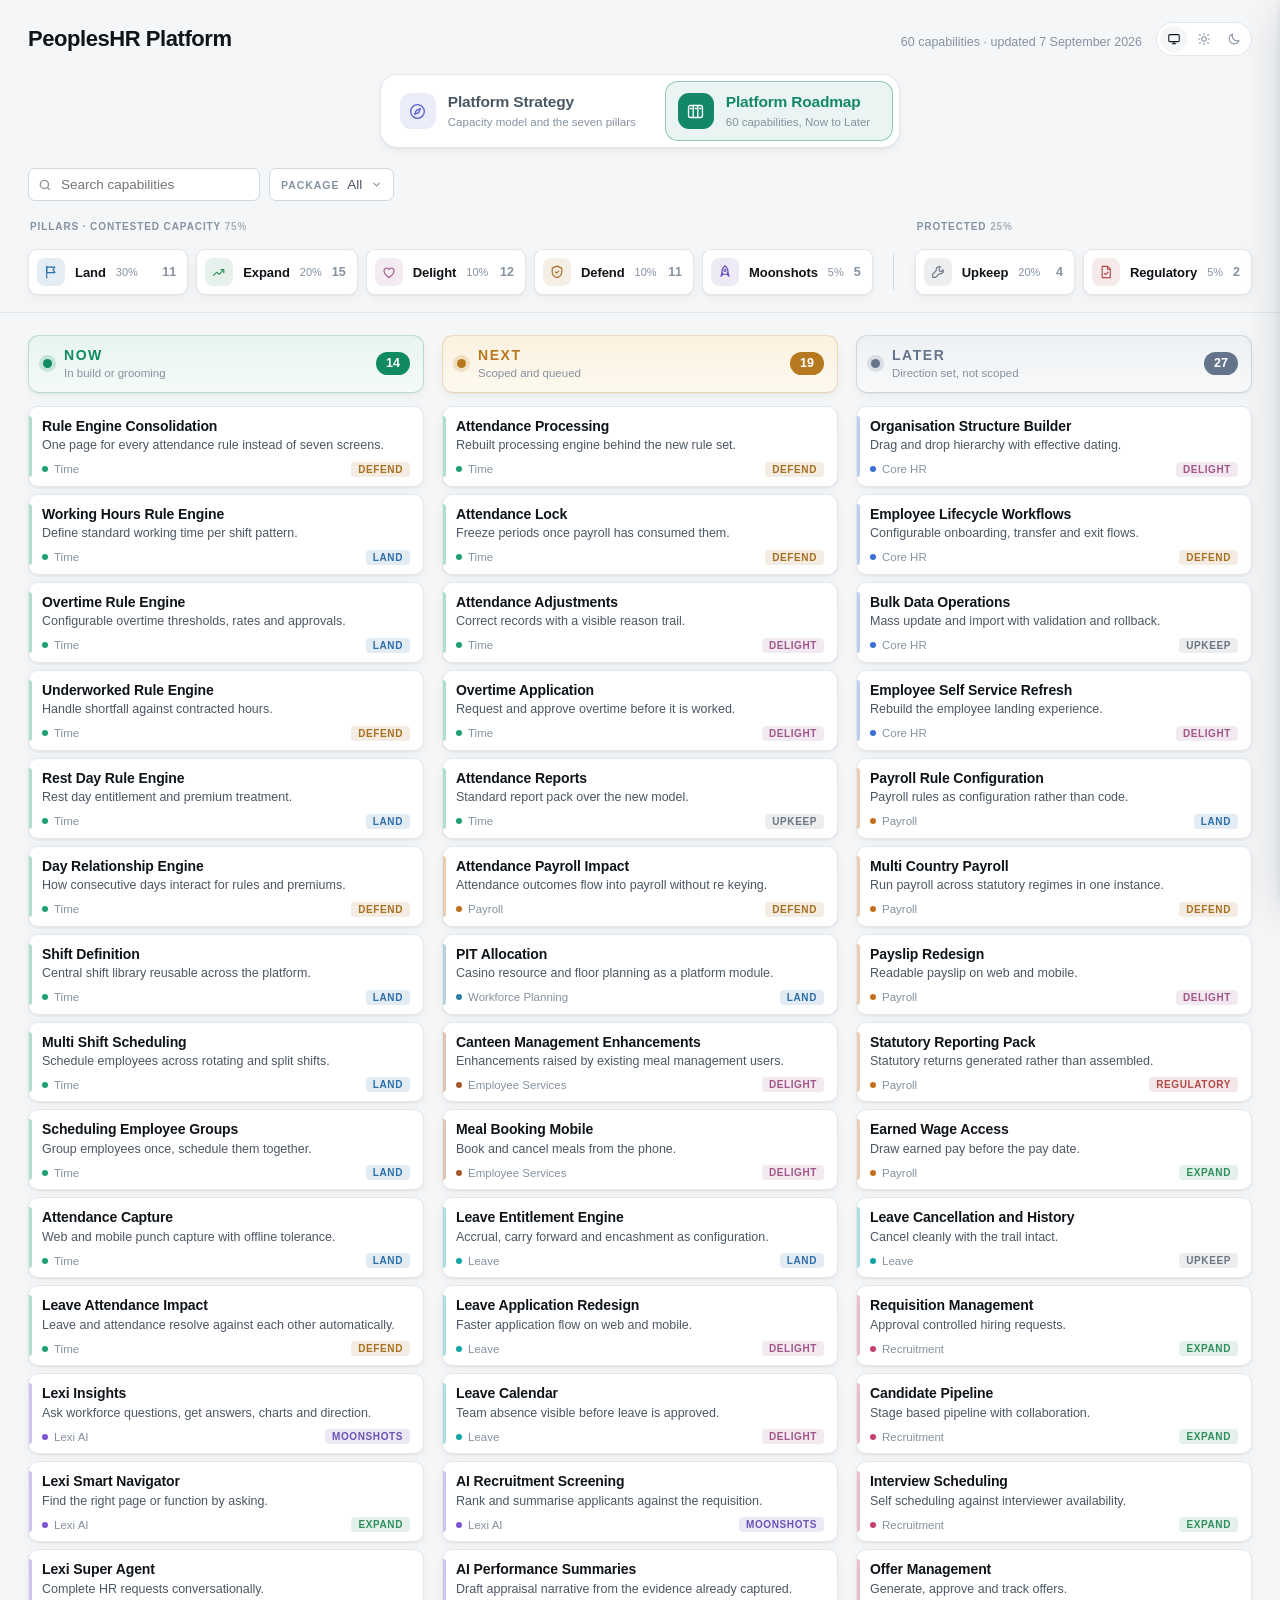
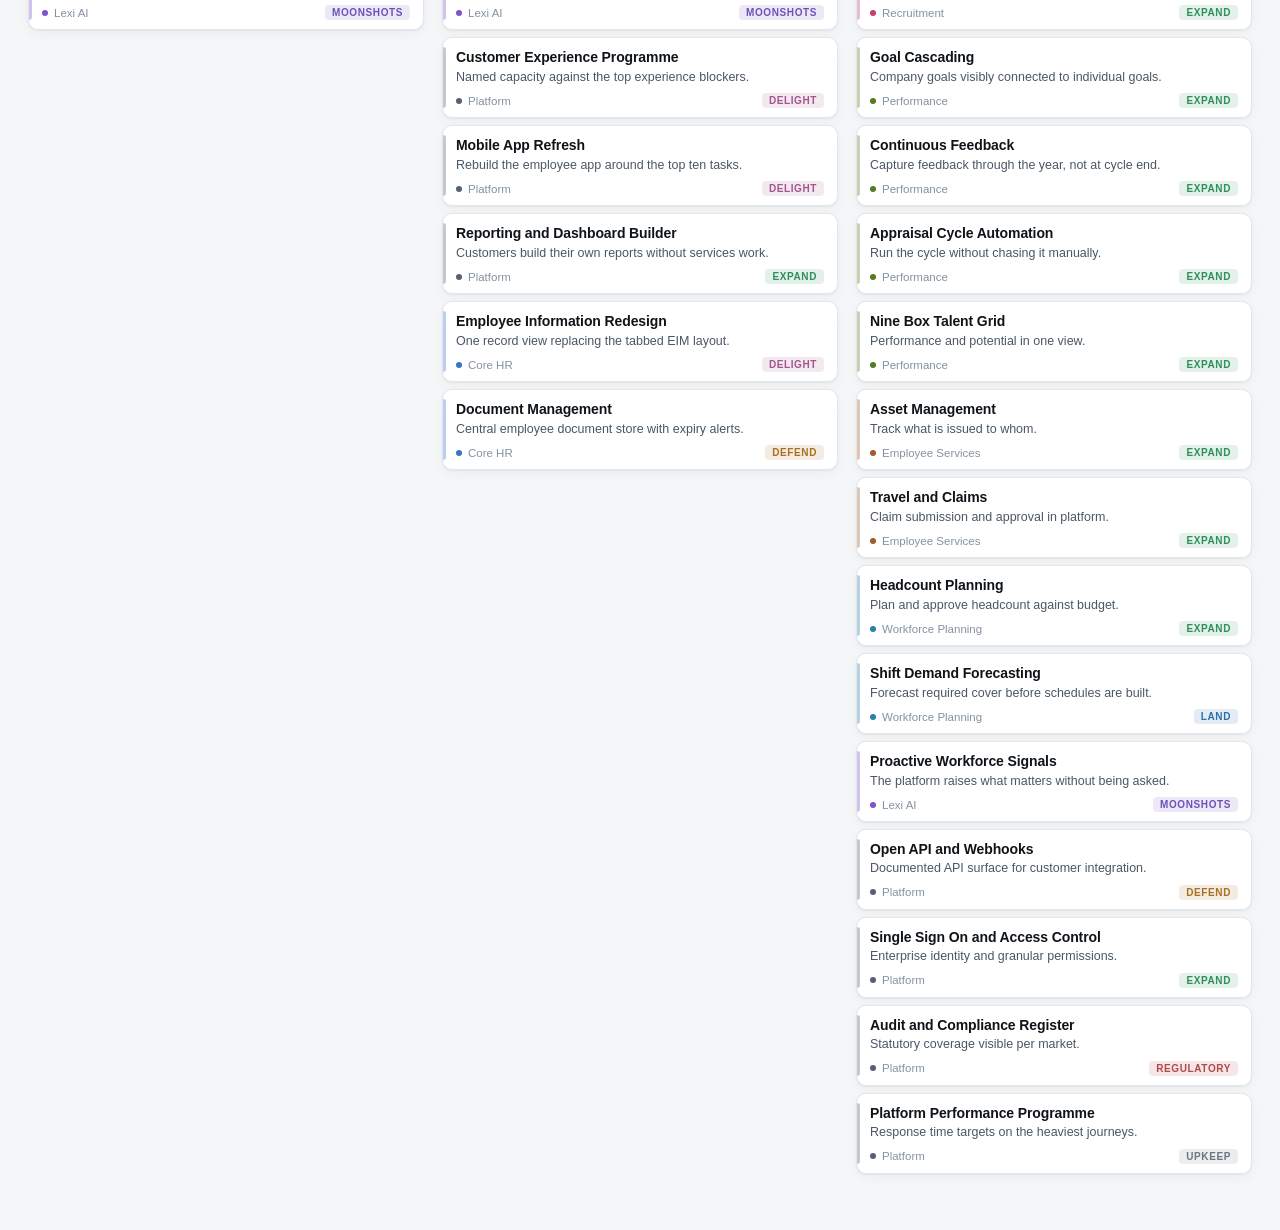
==== commit 28876e7b: "Add files via upload" ====
--- a/index.html
+++ b/index.html
@@ -11,6 +11,9 @@
 <meta property="og:type" content="website">
 <link rel="icon" href="data:image/svg+xml,%3Csvg xmlns='http://www.w3.org/2000/svg' viewBox='0 0 32 32'%3E%3Crect width='32' height='32' rx='7' fill='%230f8a63'/%3E%3Cpath d='M9 22V10h5.2a3.9 3.9 0 0 1 0 7.8H12V22z' fill='%23fff'/%3E%3C/svg%3E">
 <link rel="stylesheet" href="styles.css">
+<script>/* applied before first paint so the page never flashes the wrong theme */
+try{var t=localStorage.getItem("phr-theme");
+if(t==="light"||t==="dark")document.documentElement.setAttribute("data-theme",t);}catch(e){}</script>
 </head>
 <body>
 
@@ -19,6 +22,11 @@
     <div class="titlerow">
       <h1 id="ttl"></h1>
       <span class="stamp" id="stamp"></span>
+      <div class="themesw" role="group" aria-label="Colour theme">
+        <button type="button" data-theme-set="system" aria-pressed="false" title="Match my device"><svg viewBox="0 0 24 24" width="14" height="14" aria-hidden="true" fill="none" stroke="currentColor" stroke-width="1.8" stroke-linecap="round" stroke-linejoin="round"><rect x="3" y="4.5" width="18" height="12" rx="2"/><path d="M9 20.2h6M12 16.5v3.7"/></svg></button>
+        <button type="button" data-theme-set="light" aria-pressed="false" title="Light"><svg viewBox="0 0 24 24" width="14" height="14" aria-hidden="true" fill="none" stroke="currentColor" stroke-width="1.8" stroke-linecap="round" stroke-linejoin="round"><circle cx="12" cy="12" r="3.9"/><path d="M12 2.6v2.1M12 19.3v2.1M4.3 4.3l1.5 1.5M18.2 18.2l1.5 1.5M2.6 12h2.1M19.3 12h2.1M4.3 19.7l1.5-1.5M18.2 5.8l1.5-1.5"/></svg></button>
+        <button type="button" data-theme-set="dark" aria-pressed="false" title="Dark"><svg viewBox="0 0 24 24" width="14" height="14" aria-hidden="true" fill="none" stroke="currentColor" stroke-width="1.8" stroke-linecap="round" stroke-linejoin="round"><path d="M20.4 14.6A8.6 8.6 0 0 1 9.4 3.6a8.6 8.6 0 1 0 11 11z"/></svg></button>
+      </div>
     </div>
     <div class="tabsrow"><div class="tabs" role="tablist" id="tabs"></div></div>
     <div class="controls" id="rmControls">
--- a/styles.css
+++ b/styles.css
@@ -7,7 +7,7 @@
   --radius:10px;
 }
 @media (prefers-color-scheme:dark){
-  :root{
+  :root:not([data-theme="light"]){
     --bg:#0d1117; --panel:#161b22; --ink:#e6edf3; --ink2:#a8b3bf; --ink3:#6e7c8c;
     --line:#232b35; --line2:#323c48;
     --shadow:0 1px 2px rgba(0,0,0,.4); --shadow-lg:0 16px 50px rgba(0,0,0,.6);
@@ -15,6 +15,15 @@
     --nowbg:#12251f; --nextbg:#2a2114; --laterbg:#1a2029;
   }
 }
+
+  :root[data-theme="dark"]{
+    --bg:#0d1117; --panel:#161b22; --ink:#e6edf3; --ink2:#a8b3bf; --ink3:#6e7c8c;
+    --line:#232b35; --line2:#323c48;
+    --shadow:0 1px 2px rgba(0,0,0,.4); --shadow-lg:0 16px 50px rgba(0,0,0,.6);
+    --now:#3fbb90; --next:#d9a441; --later:#8b98a8;
+    --nowbg:#12251f; --nextbg:#2a2114; --laterbg:#1a2029;
+  }
+
 *{box-sizing:border-box}
 [hidden]{display:none!important}
 html,body{margin:0;padding:0}
@@ -440,23 +449,45 @@
 .lk.off .lkv{font-style:italic}
 
 @media (prefers-color-scheme:dark){
-  .lanehead .n{color:#0d1117}
-  .tab .tic{background:color-mix(in srgb,var(--tc) 22%,transparent);
+  :root:not([data-theme="light"]) .lanehead .n{color:#0d1117}
+  :root:not([data-theme="light"]) .tab .tic{background:color-mix(in srgb,var(--tc) 22%,transparent);
             color:color-mix(in srgb,var(--tc) 42%,#ffffff)}
-  .tab[aria-selected="true"]{background:color-mix(in srgb,var(--tc) 16%,var(--panel))}
-  .tab[aria-selected="true"] .tic{background:var(--tc);color:#0d1117}
-  .tab[aria-selected="true"] .tl{color:color-mix(in srgb,var(--tc) 42%,#ffffff)}
-  .pl{background:color-mix(in srgb,var(--pc) 26%,transparent);
+  :root:not([data-theme="light"]) .tab[aria-selected="true"]{background:color-mix(in srgb,var(--tc) 16%,var(--panel))}
+  :root:not([data-theme="light"]) .tab[aria-selected="true"] .tic{background:var(--tc);color:#0d1117}
+  :root:not([data-theme="light"]) .tab[aria-selected="true"] .tl{color:color-mix(in srgb,var(--tc) 42%,#ffffff)}
+  :root:not([data-theme="light"]) .pl{background:color-mix(in srgb,var(--pc) 26%,transparent);
       color:color-mix(in srgb,var(--pc) 45%,#ffffff)}
-  .ptile.on{background:color-mix(in srgb,var(--c) 18%,var(--panel))}
-  .ptile.on .nm,.ptile.on .ct{color:color-mix(in srgb,var(--c) 42%,#ffffff)}
-  .pic{background:color-mix(in srgb,var(--c) 22%,transparent);
+  :root:not([data-theme="light"]) .ptile.on{background:color-mix(in srgb,var(--c) 18%,var(--panel))}
+  :root:not([data-theme="light"]) .ptile.on .nm,
+:root:not([data-theme="light"]) .ptile.on .ct{color:color-mix(in srgb,var(--c) 42%,#ffffff)}
+  :root:not([data-theme="light"]) .pic{background:color-mix(in srgb,var(--c) 22%,transparent);
        color:color-mix(in srgb,var(--c) 40%,#ffffff)}
-  .ptile:hover .pic{background:color-mix(in srgb,var(--c) 32%,transparent)}
-  .ptile.on .pic,.ptile.on:hover .pic{background:var(--c);color:#0d1117}
-  .lkic{background:color-mix(in srgb,var(--lc2) 24%,transparent);
+  :root:not([data-theme="light"]) .ptile:hover .pic{background:color-mix(in srgb,var(--c) 32%,transparent)}
+  :root:not([data-theme="light"]) .ptile.on .pic,
+:root:not([data-theme="light"]) .ptile.on:hover .pic{background:var(--c);color:#0d1117}
+  :root:not([data-theme="light"]) .lkic{background:color-mix(in srgb,var(--lc2) 24%,transparent);
         color:color-mix(in srgb,var(--lc2) 40%,#ffffff)}
 }
+
+  :root[data-theme="dark"] .lanehead .n{color:#0d1117}
+  :root[data-theme="dark"] .tab .tic{background:color-mix(in srgb,var(--tc) 22%,transparent);
+            color:color-mix(in srgb,var(--tc) 42%,#ffffff)}
+  :root[data-theme="dark"] .tab[aria-selected="true"]{background:color-mix(in srgb,var(--tc) 16%,var(--panel))}
+  :root[data-theme="dark"] .tab[aria-selected="true"] .tic{background:var(--tc);color:#0d1117}
+  :root[data-theme="dark"] .tab[aria-selected="true"] .tl{color:color-mix(in srgb,var(--tc) 42%,#ffffff)}
+  :root[data-theme="dark"] .pl{background:color-mix(in srgb,var(--pc) 26%,transparent);
+      color:color-mix(in srgb,var(--pc) 45%,#ffffff)}
+  :root[data-theme="dark"] .ptile.on{background:color-mix(in srgb,var(--c) 18%,var(--panel))}
+  :root[data-theme="dark"] .ptile.on .nm,
+:root[data-theme="dark"] .ptile.on .ct{color:color-mix(in srgb,var(--c) 42%,#ffffff)}
+  :root[data-theme="dark"] .pic{background:color-mix(in srgb,var(--c) 22%,transparent);
+       color:color-mix(in srgb,var(--c) 40%,#ffffff)}
+  :root[data-theme="dark"] .ptile:hover .pic{background:color-mix(in srgb,var(--c) 32%,transparent)}
+  :root[data-theme="dark"] .ptile.on .pic,
+:root[data-theme="dark"] .ptile.on:hover .pic{background:var(--c);color:#0d1117}
+  :root[data-theme="dark"] .lkic{background:color-mix(in srgb,var(--lc2) 24%,transparent);
+        color:color-mix(in srgb,var(--lc2) 40%,#ffffff)}
+
 @media (max-width:780px){
   .povgrid{grid-template-columns:repeat(2,1fr)}
 }
@@ -551,3 +582,17 @@
   .pubbar{padding:10px 16px}
   .psheet{padding:16px}
 }
+
+/* ── theme switcher ─────────────────────────────────────── */
+.themesw{display:inline-flex;gap:2px;padding:3px;border-radius:20px;background:var(--panel);
+  border:1px solid var(--line);flex:0 0 auto}
+.themesw button{width:28px;height:26px;display:grid;place-items:center;border:none;border-radius:16px;
+  background:none;color:var(--ink3);cursor:pointer;font:inherit;
+  transition:background .12s,color .12s}
+.themesw button:hover{color:var(--ink)}
+.themesw button[aria-pressed="true"]{background:var(--bg);color:var(--ink)}
+.themesw button:focus-visible{outline:2px solid var(--ink3);outline-offset:1px}
+@media (max-width:560px){
+  .titlerow .stamp{margin-left:0;flex-basis:100%;order:3}
+  .themesw{margin-left:auto}
+}
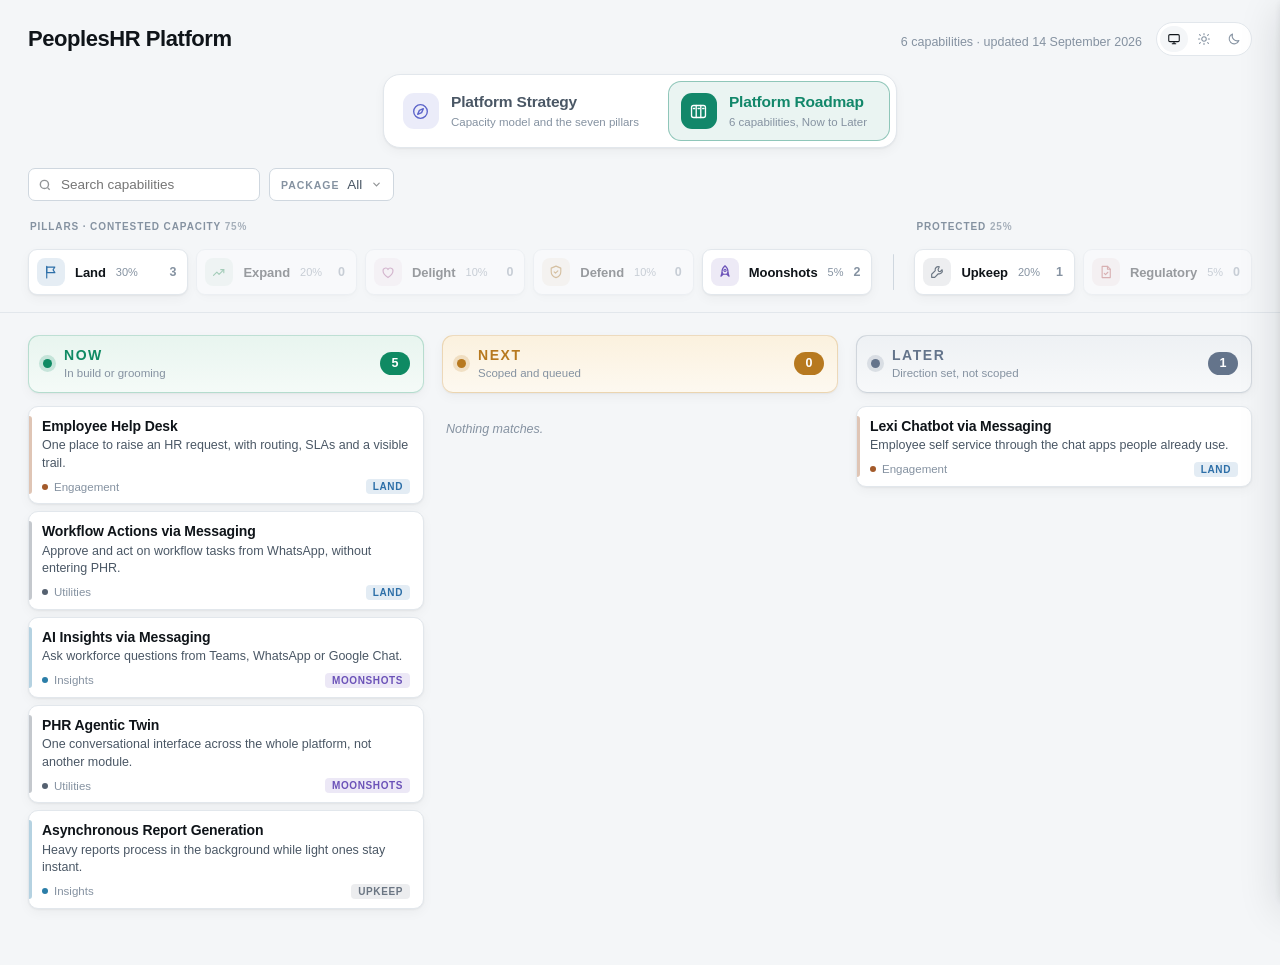
==== commit a016549d: "Add files via upload" ====
--- a/index.html
+++ b/index.html
@@ -63,6 +63,7 @@
       </button>
     </div>
     <h2 id="dttl"></h2>
+    <div class="dcap" id="dcap" hidden></div>
   </div>
   <div class="dbody" id="dbody"></div>
 </aside>
--- a/styles.css
+++ b/styles.css
@@ -425,6 +425,9 @@
 .field h4{margin:0 0 6px;font-size:10.5px;font-weight:650;letter-spacing:.09em;
   text-transform:uppercase;color:var(--ink3)}
 .field p{margin:0;font-size:14px;line-height:1.6;color:var(--ink)}
+.field p + p,.field p + ul,.field ul + p{margin-top:11px}
+.field strong{font-weight:650}
+.dcap{margin-top:7px;font-size:12.5px;color:var(--ink3)}
 .field ul{margin:0;padding-left:17px}
 .field li{font-size:14px;line-height:1.6;margin-bottom:3px}
 .pillnote{margin-top:5px;font-size:12.5px;line-height:1.5;color:var(--ink3);font-style:italic}
